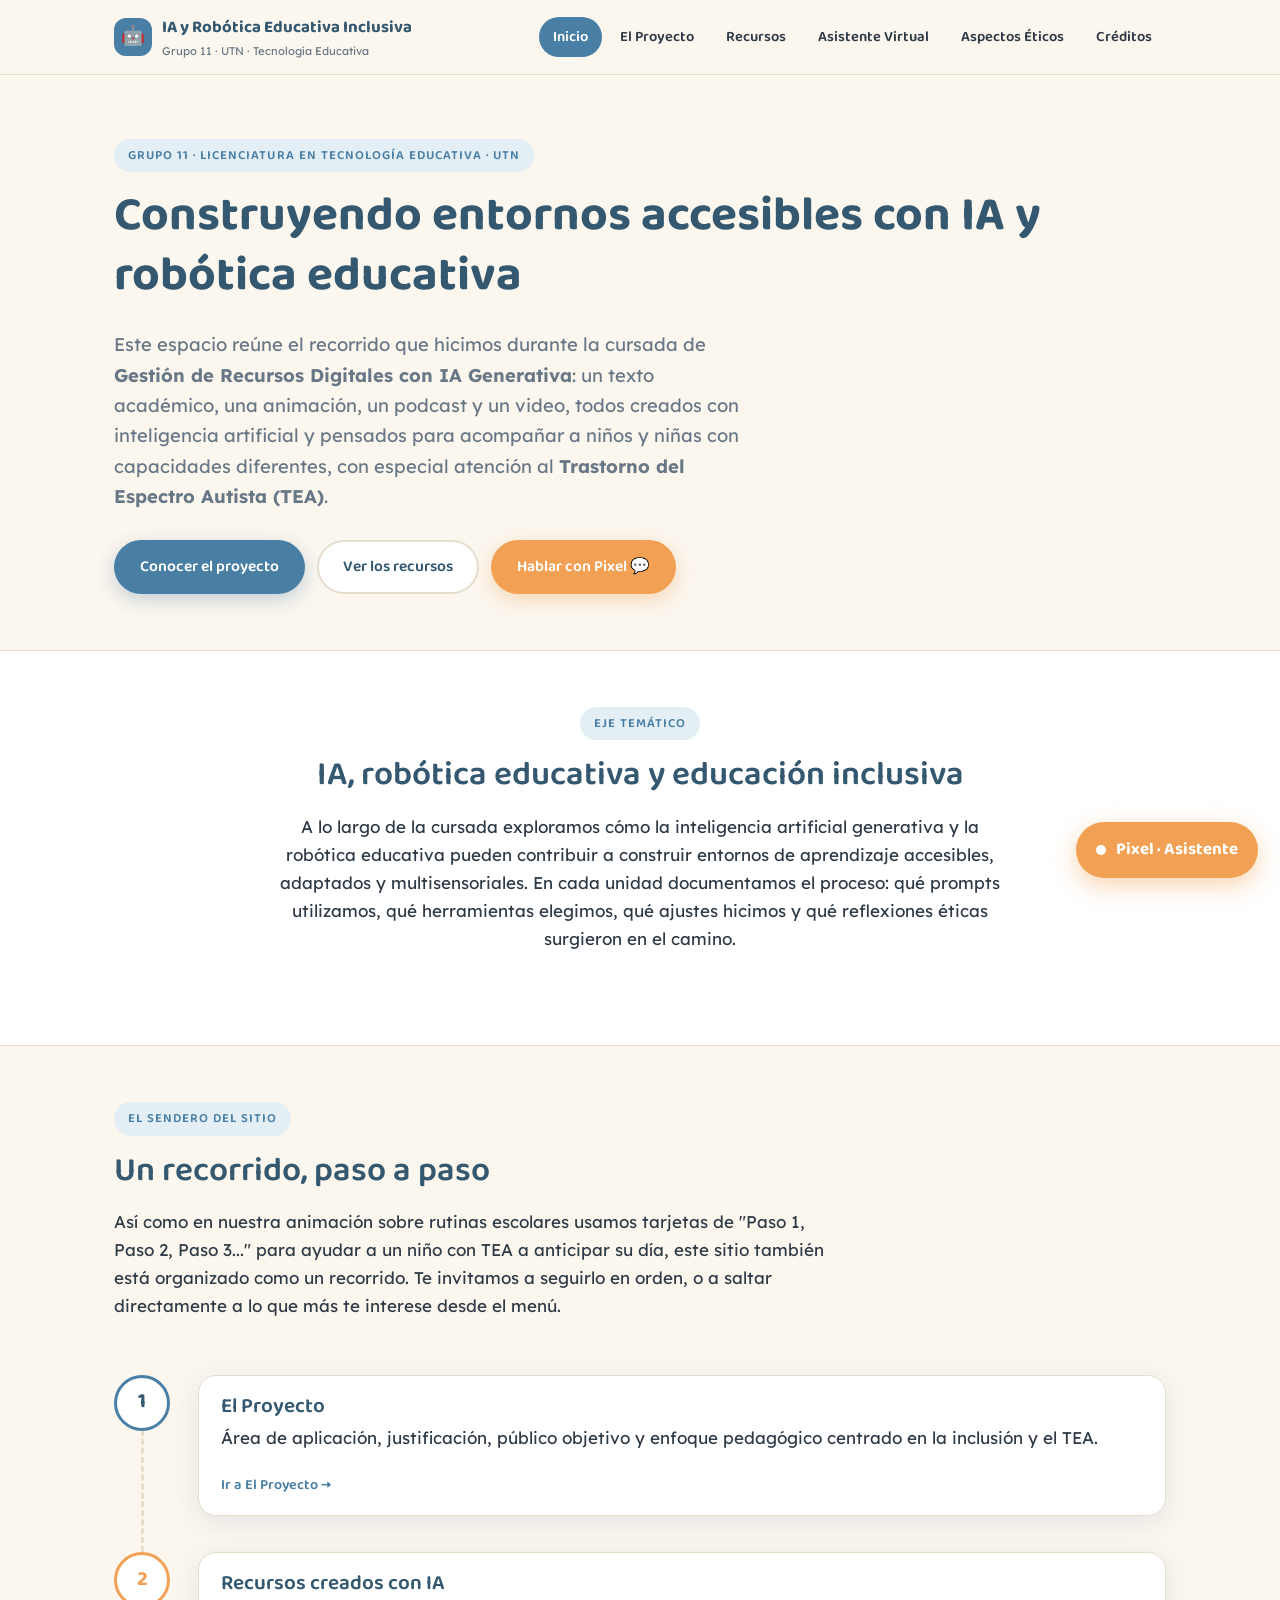
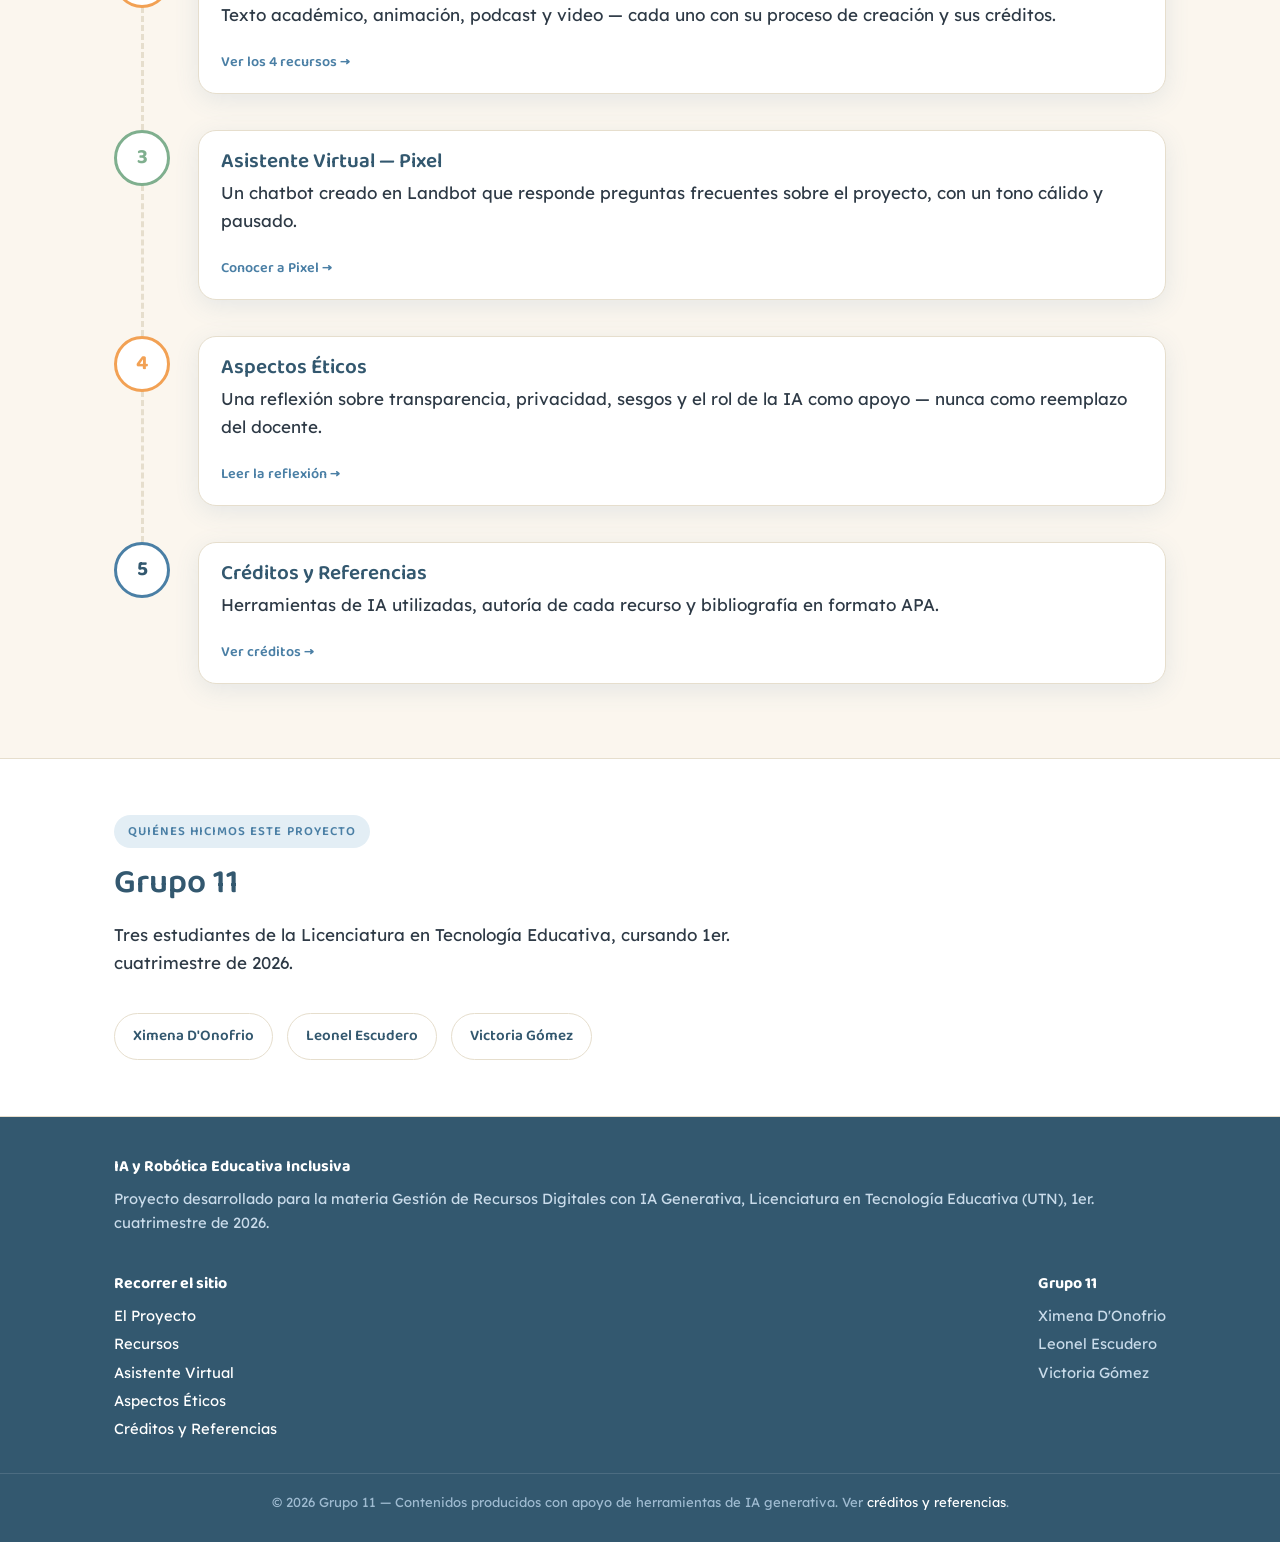
==== index.html @ b20682aa "Add files via upload" ====
<!DOCTYPE html>
<html lang="es">
<head>
  <meta charset="UTF-8">
  <meta name="viewport" content="width=device-width, initial-scale=1.0">
  <title>Inicio · IA y Robótica Educativa Inclusiva</title>
  <meta name="description" content="Proyecto del Grupo 11: IA y robótica educativa para construir entornos accesibles, con foco en inclusión y TEA.">
  <link rel="preconnect" href="https://fonts.googleapis.com">
  <link rel="preconnect" href="https://fonts.gstatic.com" crossorigin>
  <link href="https://fonts.googleapis.com/css2?family=Baloo+2:wght@500;600;700&family=Lexend:wght@300;400;500;600&display=swap" rel="stylesheet">
  <link rel="stylesheet" href="assets/css/style.css">
</head>
<body>
  <header class="site-header">
    <nav class="nav">
      <a href="index.html" class="brand">
        <span class="brand-badge" aria-hidden="true">🤖</span>
        <span>IA y Robótica Educativa Inclusiva
          <small>Grupo 11 · UTN · Tecnología Educativa</small>
        </span>
      </a>
      <button class="nav-toggle" aria-label="Abrir menú de navegación" aria-expanded="false">☰</button>
      <div class="nav-links">
        <a href="index.html" class="active" aria-current="page">Inicio</a>
        <a href="proyecto.html">El Proyecto</a>
        <a href="recursos.html">Recursos</a>
        <a href="asistente.html">Asistente Virtual</a>
        <a href="etica.html">Aspectos Éticos</a>
        <a href="creditos.html">Créditos</a>
      </div>
    </nav>
  </header>

  <main>

    <!-- HERO -->
    <section class="hero">
      <div class="container hero-grid">
        <div>
          <span class="eyebrow">Grupo 11 · Licenciatura en Tecnología Educativa · UTN</span>
          <h1>Construyendo entornos accesibles con IA y robótica educativa</h1>
          <p class="lead">
            Este espacio reúne el recorrido que hicimos durante la cursada de
            <strong>Gestión de Recursos Digitales con IA Generativa</strong>: un texto académico,
            una animación, un podcast y un video, todos creados con inteligencia artificial y
            pensados para acompañar a niños y niñas con capacidades diferentes, con especial
            atención al <strong>Trastorno del Espectro Autista (TEA)</strong>.
          </p>
          <div class="btn-row">
            <a href="proyecto.html" class="btn btn-primary">Conocer el proyecto</a>
            <a href="recursos.html" class="btn btn-ghost">Ver los recursos</a>
            <a href="asistente.html" class="btn btn-sun">Hablar con Pixel 💬</a>
          </div>
        </div>
      </div>
    </section>

    <!-- INTRO -->
    <section class="section section-alt">
      <div class="container">
        <div class="section-head center">
          <span class="eyebrow">Eje temático</span>
          <h2>IA, robótica educativa y educación inclusiva</h2>
          <p>
            A lo largo de la cursada exploramos cómo la inteligencia artificial generativa y la
            robótica educativa pueden contribuir a construir entornos de aprendizaje accesibles,
            adaptados y multisensoriales. En cada unidad documentamos el proceso: qué prompts
            utilizamos, qué herramientas elegimos, qué ajustes hicimos y qué reflexiones éticas
            surgieron en el camino.
          </p>
        </div>
      </div>
    </section>

    <!-- EL SENDERO -->
    <section class="section">
      <div class="container">
        <div class="section-head">
          <span class="eyebrow">El sendero del sitio</span>
          <h2>Un recorrido, paso a paso</h2>
          <p>
            Así como en nuestra animación sobre rutinas escolares usamos tarjetas de
            "Paso 1, Paso 2, Paso 3..." para ayudar a un niño con TEA a anticipar su día, este
            sitio también está organizado como un recorrido. Te invitamos a seguirlo en orden,
            o a saltar directamente a lo que más te interese desde el menú.
          </p>
        </div>

        <div class="sendero">
          <div class="sendero-item">
            <div class="num">1</div>
            <div class="sendero-card">
              <h3>El Proyecto</h3>
              <p>Área de aplicación, justificación, público objetivo y enfoque pedagógico centrado en la inclusión y el TEA.</p>
              <a class="card-link" href="proyecto.html">Ir a El Proyecto →</a>
            </div>
          </div>
          <div class="sendero-item">
            <div class="num">2</div>
            <div class="sendero-card">
              <h3>Recursos creados con IA</h3>
              <p>Texto académico, animación, podcast y video — cada uno con su proceso de creación y sus créditos.</p>
              <a class="card-link" href="recursos.html">Ver los 4 recursos →</a>
            </div>
          </div>
          <div class="sendero-item">
            <div class="num">3</div>
            <div class="sendero-card">
              <h3>Asistente Virtual — Pixel</h3>
              <p>Un chatbot creado en Landbot que responde preguntas frecuentes sobre el proyecto, con un tono cálido y pausado.</p>
              <a class="card-link" href="asistente.html">Conocer a Pixel →</a>
            </div>
          </div>
          <div class="sendero-item">
            <div class="num">4</div>
            <div class="sendero-card">
              <h3>Aspectos Éticos</h3>
              <p>Una reflexión sobre transparencia, privacidad, sesgos y el rol de la IA como apoyo — nunca como reemplazo del docente.</p>
              <a class="card-link" href="etica.html">Leer la reflexión →</a>
            </div>
          </div>
          <div class="sendero-item">
            <div class="num">5</div>
            <div class="sendero-card">
              <h3>Créditos y Referencias</h3>
              <p>Herramientas de IA utilizadas, autoría de cada recurso y bibliografía en formato APA.</p>
              <a class="card-link" href="creditos.html">Ver créditos →</a>
            </div>
          </div>
        </div>
      </div>
    </section>

    <!-- TEAM -->
    <section class="section section-alt">
      <div class="container">
        <div class="section-head">
          <span class="eyebrow">Quiénes hicimos este proyecto</span>
          <h2>Grupo 11</h2>
          <p>Tres estudiantes de la Licenciatura en Tecnología Educativa, cursando 1er. cuatrimestre de 2026.</p>
        </div>
        <div class="team-list">
          <span class="team-pill">Ximena D'Onofrio</span>
          <span class="team-pill">Leonel Escudero</span>
          <span class="team-pill">Victoria Gómez</span>
        </div>
      </div>
    </section>

  </main>

  <footer class="site-footer">
    <div class="container">
      <div class="footer-col">
        <h4>IA y Robótica Educativa Inclusiva</h4>
        <p>Proyecto desarrollado para la materia Gestión de Recursos Digitales con IA Generativa, Licenciatura en Tecnología Educativa (UTN), 1er. cuatrimestre de 2026.</p>
      </div>
      <div class="footer-col">
        <h4>Recorrer el sitio</h4>
        <ul>
          <li><a href="proyecto.html">El Proyecto</a></li>
          <li><a href="recursos.html">Recursos</a></li>
          <li><a href="asistente.html">Asistente Virtual</a></li>
          <li><a href="etica.html">Aspectos Éticos</a></li>
          <li><a href="creditos.html">Créditos y Referencias</a></li>
        </ul>
      </div>
      <div class="footer-col">
        <h4>Grupo 11</h4>
        <ul>
          <li>Ximena D'Onofrio</li>
          <li>Leonel Escudero</li>
          <li>Victoria Gómez</li>
        </ul>
      </div>
    </div>
    <div class="footer-bottom">
      © 2026 Grupo 11 — Contenidos producidos con apoyo de herramientas de IA generativa. Ver <a href="creditos.html">créditos y referencias</a>.
    </div>
  </footer>

  <a href="asistente.html" class="pixel-fab" aria-label="Abrir el asistente virtual Pixel">
    <span class="dot" aria-hidden="true"></span> Pixel · Asistente
  </a>

  <script src="assets/js/main.js"></script>

</body>
</html>
---- assets/css/style.css ----
/* =========================================================
   IA y Robótica Educativa Inclusiva — Grupo 11
   Sistema visual: "El Sendero" — un recorrido de pasos,
   inspirado en las tarjetas de rutina visual (Paso 1, 2, 3...)
   creadas por el grupo para niños con TEA.
   ========================================================= */

:root {
  /* Paleta */
  --cream:      #FBF6EE;
  --paper:      #FFFFFF;
  --sky:        #EAF2F8;
  --line:       #E6DECD;

  --ink:        #2E3A46;
  --ink-soft:   #687786;

  --blue:       #4A7FA5;
  --blue-dark:  #33586F;
  --blue-tint:  #E3EEF5;

  --sun:        #F2A154;
  --sun-tint:   #FCEBD8;

  --leaf:       #7FAF8E;
  --leaf-tint:  #E6F0E8;

  --coral:      #E08585;
  --coral-tint: #FBE7E7;

  /* Tipografía */
  --font-display: "Baloo 2", "Segoe UI Rounded", sans-serif;
  --font-body: "Lexend", "Segoe UI", Arial, sans-serif;

  /* Layout */
  --radius: 18px;
  --radius-sm: 10px;
  --shadow: 0 6px 24px rgba(74, 127, 165, 0.12);
  --container: 1100px;
}

* { box-sizing: border-box; }

html { scroll-behavior: smooth; }

@media (prefers-reduced-motion: reduce) {
  html { scroll-behavior: auto; }
  * { animation-duration: 0.01ms !important; transition-duration: 0.01ms !important; }
}

body {
  margin: 0;
  font-family: var(--font-body);
  color: var(--ink);
  background: var(--cream);
  line-height: 1.65;
  font-size: 17px;
}

h1, h2, h3, h4 {
  font-family: var(--font-display);
  color: var(--blue-dark);
  line-height: 1.25;
  margin: 0 0 0.5em;
}

h1 { font-size: clamp(2rem, 4vw, 3rem); font-weight: 700; }
h2 { font-size: clamp(1.5rem, 3vw, 2.1rem); font-weight: 600; }
h3 { font-size: 1.3rem; font-weight: 600; }

p { margin: 0 0 1em; }

a { color: var(--blue); text-decoration: none; }
a:hover { text-decoration: underline; }

img { max-width: 100%; display: block; border-radius: var(--radius-sm); }

:focus-visible {
  outline: 3px solid var(--sun);
  outline-offset: 2px;
  border-radius: 4px;
}

.container {
  max-width: var(--container);
  margin: 0 auto;
  padding: 0 24px;
}

.eyebrow {
  display: inline-block;
  font-family: var(--font-display);
  font-weight: 600;
  font-size: 0.8rem;
  letter-spacing: 0.08em;
  text-transform: uppercase;
  color: var(--blue);
  background: var(--blue-tint);
  padding: 6px 14px;
  border-radius: 999px;
  margin-bottom: 14px;
}

/* =================== HEADER / NAV =================== */
.site-header {
  position: sticky;
  top: 0;
  z-index: 100;
  background: rgba(251, 246, 238, 0.92);
  backdrop-filter: blur(6px);
  border-bottom: 1px solid var(--line);
}

.nav {
  display: flex;
  align-items: center;
  justify-content: space-between;
  padding: 14px 24px;
  max-width: var(--container);
  margin: 0 auto;
  gap: 16px;
}

.brand {
  display: flex;
  align-items: center;
  gap: 10px;
  font-family: var(--font-display);
  font-weight: 700;
  color: var(--blue-dark);
  font-size: 1.05rem;
  white-space: nowrap;
}

.brand-badge {
  width: 38px; height: 38px;
  border-radius: 12px;
  background: var(--blue);
  color: #fff;
  display: flex; align-items: center; justify-content: center;
  font-size: 1.2rem;
  flex-shrink: 0;
}

.brand small {
  display: block;
  font-family: var(--font-body);
  font-weight: 400;
  font-size: 0.7rem;
  color: var(--ink-soft);
}

.nav-links {
  display: flex;
  gap: 4px;
  flex-wrap: wrap;
  align-items: center;
}

.nav-links a {
  font-family: var(--font-display);
  font-weight: 600;
  font-size: 0.92rem;
  color: var(--ink);
  padding: 8px 14px;
  border-radius: 999px;
  text-decoration: none;
  transition: background 0.15s, color 0.15s;
}

.nav-links a:hover { background: var(--blue-tint); color: var(--blue-dark); }
.nav-links a.active { background: var(--blue); color: #fff; }

.nav-toggle {
  display: none;
  background: var(--blue-tint);
  border: none;
  border-radius: var(--radius-sm);
  padding: 8px 12px;
  font-size: 1.3rem;
  cursor: pointer;
  color: var(--blue-dark);
}

@media (max-width: 820px) {
  .nav-toggle { display: inline-flex; }
  .nav-links {
    display: none;
    flex-direction: column;
    width: 100%;
    align-items: stretch;
    padding-top: 8px;
  }
  .nav-links.open { display: flex; }
  .nav-links a { padding: 12px 16px; }
  .nav { flex-wrap: wrap; }
}

/* =================== HERO =================== */
.hero {
  position: relative;
  overflow: hidden;
  padding: 64px 0 56px;
}

.hero-shape {
  position: absolute;
  inset: 0;
  z-index: 0;
  pointer-events: none;
}

.hero .container { position: relative; z-index: 1; }

.hero-grid {
  display: grid;
  gap: 40px;
  align-items: center;
}

@media (min-width: 860px) {
  .hero-grid.with-art { grid-template-columns: 1.2fr 1fr; }
}

.hero p.lead {
  font-size: 1.15rem;
  color: var(--ink-soft);
  max-width: 640px;
}

.btn {
  display: inline-flex;
  align-items: center;
  gap: 8px;
  font-family: var(--font-display);
  font-weight: 600;
  font-size: 0.98rem;
  padding: 12px 24px;
  border-radius: 999px;
  border: 2px solid transparent;
  cursor: pointer;
  text-decoration: none;
  transition: transform 0.15s, box-shadow 0.15s;
}

.btn:hover { transform: translateY(-2px); text-decoration: none; }

.btn-primary { background: var(--blue); color: #fff; box-shadow: 0 6px 18px rgba(74,127,165,0.3); }
.btn-primary:hover { box-shadow: 0 10px 22px rgba(74,127,165,0.38); }

.btn-sun { background: var(--sun); color: #fff; box-shadow: 0 6px 18px rgba(242,161,84,0.35); }

.btn-ghost { background: var(--paper); color: var(--blue-dark); border-color: var(--line); }

.btn-row { display: flex; gap: 12px; flex-wrap: wrap; margin-top: 28px; }

/* =================== SECTIONS =================== */
.section { padding: 56px 0; }
.section-tight { padding: 36px 0; }

.section-alt { background: var(--paper); border-top: 1px solid var(--line); border-bottom: 1px solid var(--line); }

.section-head { max-width: 720px; margin-bottom: 36px; }
.section-head.center { margin-left: auto; margin-right: auto; text-align: center; }

/* =================== CARDS =================== */
.card {
  background: var(--paper);
  border: 1px solid var(--line);
  border-radius: var(--radius);
  padding: 28px;
  box-shadow: var(--shadow);
}

.card-flat {
  background: var(--sky);
  border-radius: var(--radius);
  padding: 24px;
}

.grid { display: grid; gap: 24px; }
.grid-2 { grid-template-columns: repeat(auto-fit, minmax(280px, 1fr)); }
.grid-3 { grid-template-columns: repeat(auto-fit, minmax(240px, 1fr)); }
.grid-4 { grid-template-columns: repeat(auto-fit, minmax(220px, 1fr)); }

/* =================== EL SENDERO (signature) =================== */
.sendero {
  position: relative;
  display: flex;
  flex-direction: column;
  gap: 0;
  counter-reset: paso;
}

.sendero-item {
  position: relative;
  display: grid;
  grid-template-columns: 64px 1fr;
  gap: 20px;
  padding: 18px 0;
}

.sendero-item .num {
  width: 56px; height: 56px;
  border-radius: 50%;
  background: var(--paper);
  border: 3px solid var(--blue);
  color: var(--blue-dark);
  font-family: var(--font-display);
  font-weight: 700;
  font-size: 1.3rem;
  display: flex; align-items: center; justify-content: center;
  position: relative; z-index: 1;
}

.sendero-item:nth-child(even) .num { border-color: var(--sun); color: var(--sun); }
.sendero-item:nth-child(3n) .num { border-color: var(--leaf); color: var(--leaf); }

.sendero-item:not(:last-child)::before {
  content: "";
  position: absolute;
  left: 27px;
  top: 64px;
  bottom: -18px;
  border-left: 3px dashed var(--line);
}

.sendero-card {
  background: var(--paper);
  border: 1px solid var(--line);
  border-radius: var(--radius);
  padding: 18px 22px;
  box-shadow: var(--shadow);
}

.sendero-card h3 { margin-bottom: 4px; }
.sendero-card a.card-link {
  font-family: var(--font-display);
  font-weight: 600;
  font-size: 0.9rem;
}

/* =================== RESOURCE CARDS =================== */
.resource-card {
  display: flex;
  flex-direction: column;
  gap: 12px;
  text-decoration: none;
  color: var(--ink);
}

.resource-icon {
  width: 52px; height: 52px;
  border-radius: 14px;
  display: flex; align-items: center; justify-content: center;
  font-size: 1.6rem;
  margin-bottom: 4px;
}

.icon-text   { background: var(--blue-tint); color: var(--blue-dark); }
.icon-anim   { background: var(--sun-tint);  color: var(--sun); }
.icon-audio  { background: var(--leaf-tint); color: var(--leaf); }
.icon-video  { background: var(--coral-tint); color: var(--coral); }
.icon-chat   { background: var(--sun-tint); color: var(--sun); }
.icon-ethic  { background: var(--leaf-tint); color: var(--leaf); }

.resource-card .tag {
  font-family: var(--font-display);
  font-weight: 600;
  font-size: 0.75rem;
  letter-spacing: 0.04em;
  text-transform: uppercase;
  color: var(--ink-soft);
}

.resource-card h3 { margin-bottom: 4px; color: var(--blue-dark); }

/* =================== MEDIA EMBED =================== */
.media-frame {
  position: relative;
  border-radius: var(--radius);
  overflow: hidden;
  box-shadow: var(--shadow);
  background: var(--ink);
}

.media-frame.ratio-16-9 { aspect-ratio: 16 / 9; }
.media-frame iframe { width: 100%; height: 100%; border: 0; display: block; }

/* =================== CREDIT BOX =================== */
.credit-box {
  background: var(--sky);
  border-radius: var(--radius);
  padding: 22px 26px;
  margin: 24px 0;
}

.credit-box h3 { margin-bottom: 10px; color: var(--blue-dark); }
.credit-box ul { margin: 0; padding-left: 1.2em; }
.credit-box li { margin-bottom: 6px; }

.prompt-box {
  background: var(--ink);
  color: #F4F1E8;
  border-radius: var(--radius-sm);
  padding: 16px 20px;
  font-family: "Courier New", monospace;
  font-size: 0.92rem;
  margin: 16px 0;
  white-space: pre-wrap;
}

/* =================== TIMELINE (texto académico, etc) =================== */
.toc-list { padding-left: 1.2em; }
.toc-list li { margin-bottom: 6px; }

/* =================== TABLE =================== */
table.styled {
  width: 100%;
  border-collapse: collapse;
  margin: 16px 0;
  background: var(--paper);
  border-radius: var(--radius-sm);
  overflow: hidden;
}
table.styled th, table.styled td {
  padding: 10px 14px;
  border: 1px solid var(--line);
  text-align: left;
  font-size: 0.95rem;
}
table.styled th {
  background: var(--blue-tint);
  color: var(--blue-dark);
  font-family: var(--font-display);
}

/* =================== ETHICS GRID =================== */
.ethic-card {
  border-radius: var(--radius);
  padding: 22px;
  background: var(--leaf-tint);
  border: 1px solid var(--line);
}
.ethic-card h3 { color: var(--blue-dark); }
.ethic-card .emoji { font-size: 1.6rem; margin-bottom: 8px; display: block; }

/* =================== TEAM =================== */
.team-list { display: flex; gap: 14px; flex-wrap: wrap; }
.team-pill {
  background: var(--paper);
  border: 1px solid var(--line);
  border-radius: 999px;
  padding: 10px 18px;
  font-family: var(--font-display);
  font-weight: 600;
  color: var(--blue-dark);
  font-size: 0.95rem;
}

/* =================== FOOTER =================== */
.site-footer {
  background: var(--blue-dark);
  color: #EAF2F8;
  padding: 40px 0 28px;
}
.site-footer a { color: #fff; }
.site-footer .container {
  display: flex;
  flex-wrap: wrap;
  justify-content: space-between;
  gap: 24px;
}
.footer-col h4 { color: #fff; font-size: 1rem; margin-bottom: 10px; }
.footer-col p, .footer-col li { color: #C9DBEA; font-size: 0.92rem; }
.footer-col ul { list-style: none; padding: 0; margin: 0; }
.footer-col li { margin-bottom: 4px; }
.footer-bottom {
  text-align: center;
  font-size: 0.82rem;
  color: #9FBBD1;
  margin-top: 28px;
  padding-top: 18px;
  border-top: 1px solid rgba(255,255,255,0.12);
}

/* =================== CHATBOT FLOATING BUTTON =================== */
.pixel-fab {
  position: fixed;
  bottom: 22px;
  right: 22px;
  z-index: 200;
  display: flex;
  align-items: center;
  gap: 10px;
  background: var(--sun);
  color: #fff;
  font-family: var(--font-display);
  font-weight: 700;
  padding: 14px 20px;
  border-radius: 999px;
  box-shadow: 0 8px 24px rgba(242,161,84,0.45);
  text-decoration: none;
  transition: transform 0.15s;
}
.pixel-fab:hover { transform: translateY(-3px) scale(1.03); text-decoration: none; }
.pixel-fab .dot {
  width: 10px; height: 10px; border-radius: 50%;
  background: #fff;
  box-shadow: 0 0 0 0 rgba(255,255,255,0.6);
  animation: pulse 2s infinite;
}
@keyframes pulse {
  0% { box-shadow: 0 0 0 0 rgba(255,255,255,0.6); }
  70% { box-shadow: 0 0 0 8px rgba(255,255,255,0); }
  100% { box-shadow: 0 0 0 0 rgba(255,255,255,0); }
}

/* =================== UTILITIES =================== */
.text-center { text-align: center; }
.mt-0 { margin-top: 0; }
.small { font-size: 0.88rem; color: var(--ink-soft); }
.divider { height: 1px; background: var(--line); margin: 32px 0; border: none; }

.faq-item { border-bottom: 1px solid var(--line); padding: 16px 0; }
.faq-item h3 { margin-bottom: 6px; font-size: 1.05rem; }
.faq-item p { margin: 0; color: var(--ink-soft); }
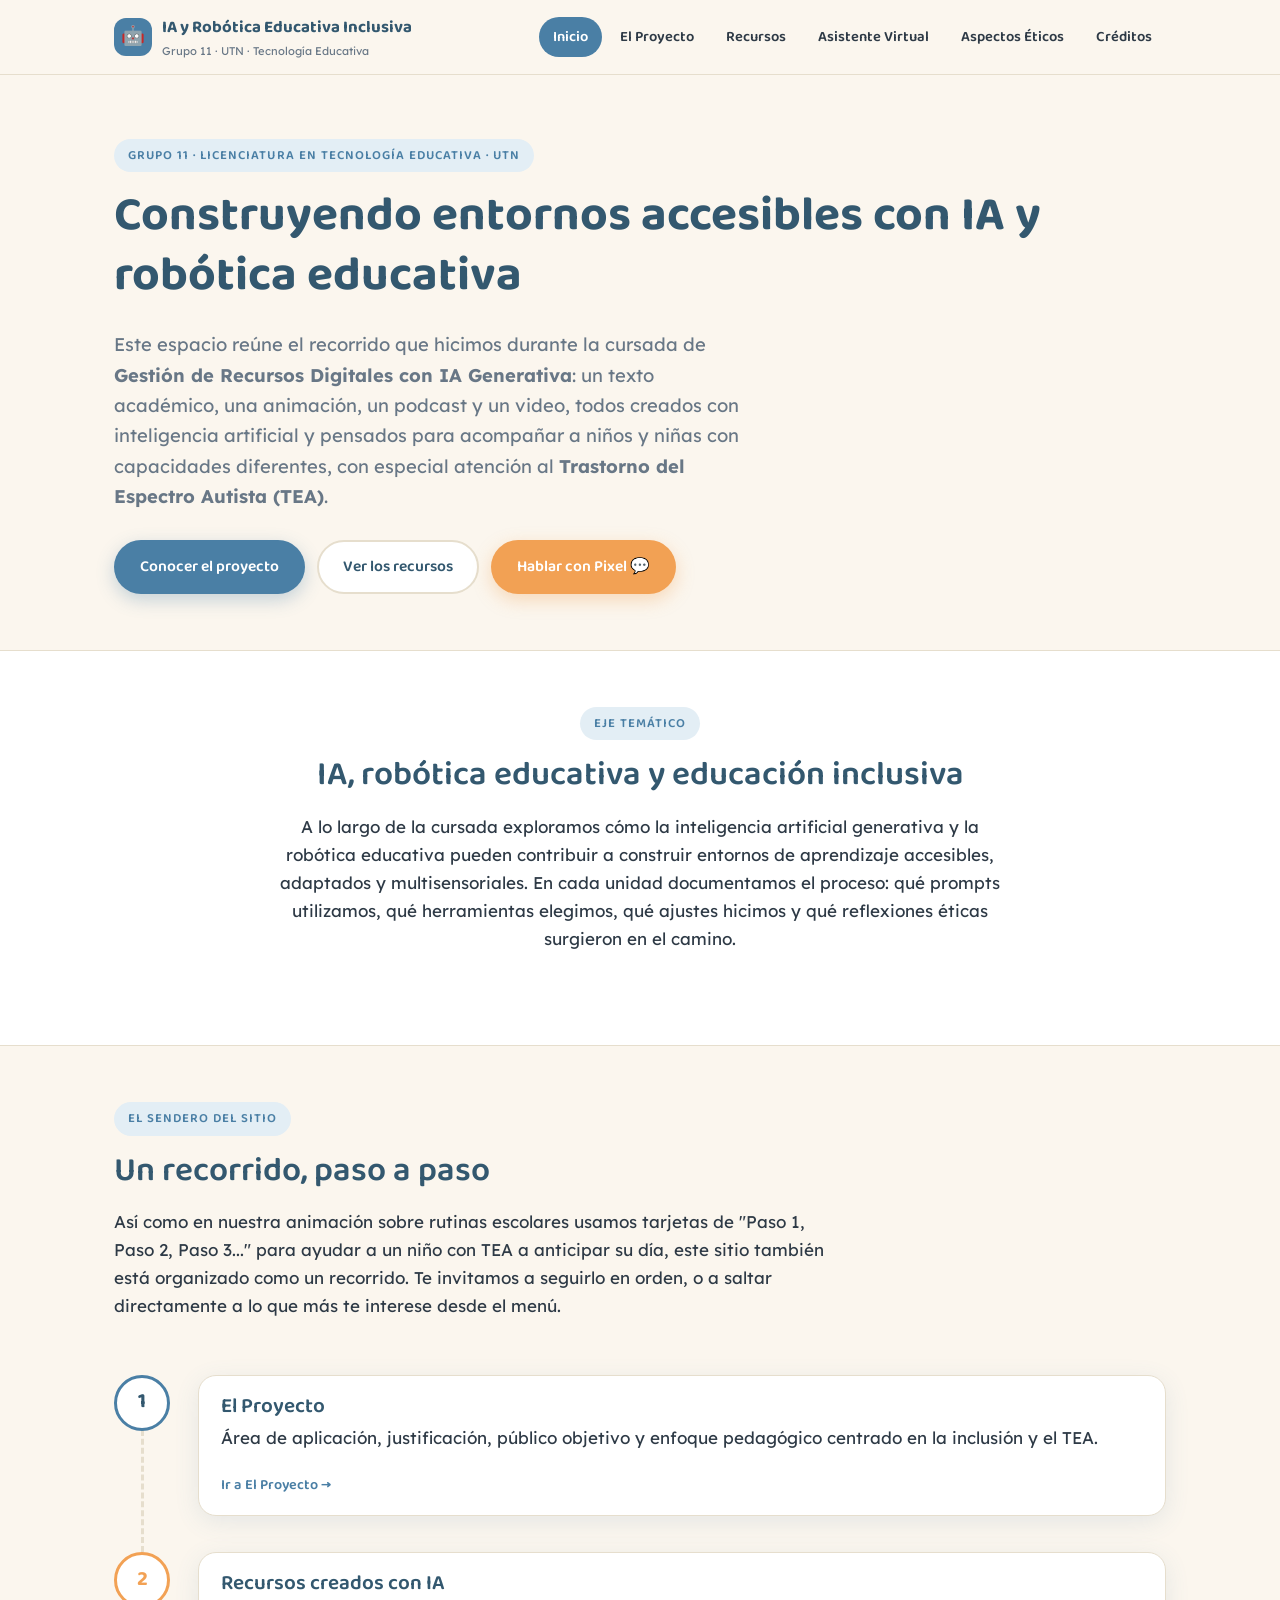
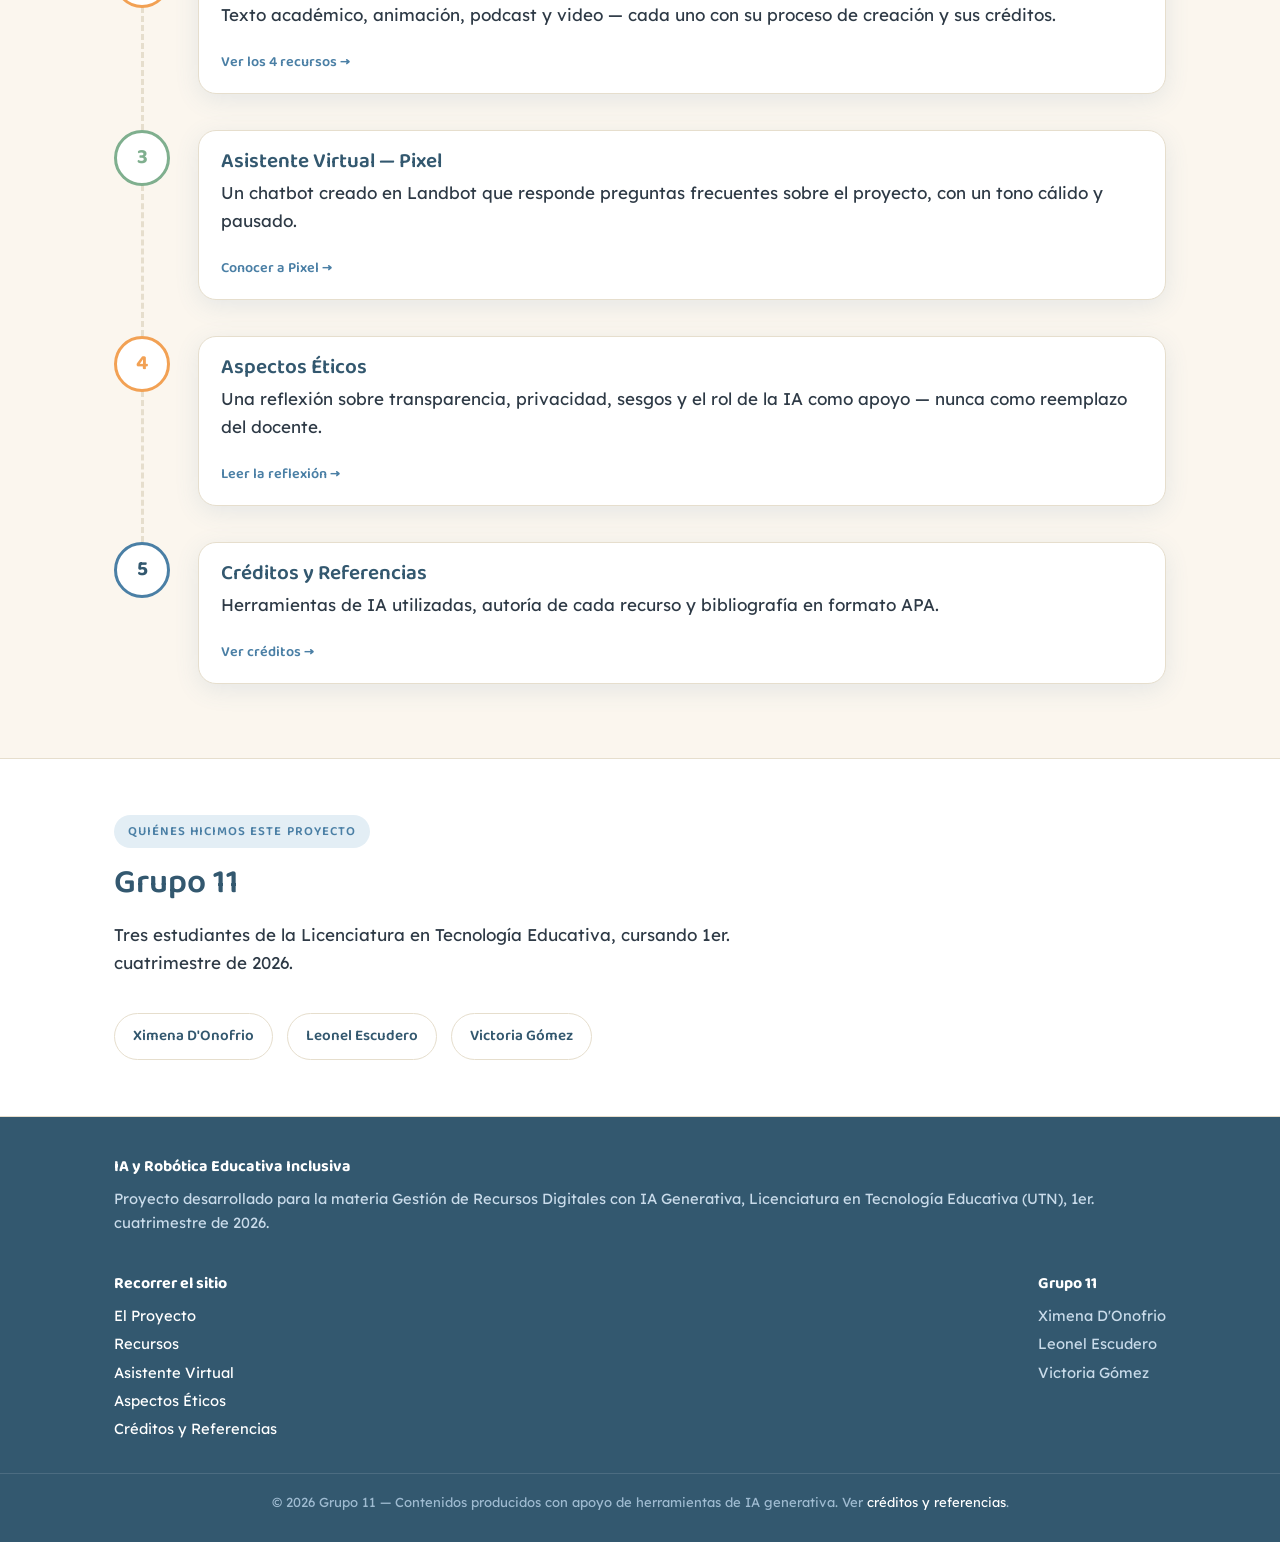
==== commit d0ffaf92: "Add files via upload" ====
--- a/index.html
+++ b/index.html
@@ -179,9 +179,23 @@
     </div>
   </footer>
 
-  <a href="asistente.html" class="pixel-fab" aria-label="Abrir el asistente virtual Pixel">
-    <span class="dot" aria-hidden="true"></span> Pixel · Asistente
-  </a>
+  <!-- LANDBOT EMBED — Pixel, asistente virtual -->
+  <script>
+    window.addEventListener("mouseover", function initLandbot() {
+      window.removeEventListener("mouseover", initLandbot, { once: true });
+      var s = document.createElement("script");
+      s.type = "text/javascript";
+      s.async = true;
+      s.addEventListener("load", function() {
+        var myLandbot = new Landbot.Popup({
+          configUrl: "https://storage.googleapis.com/landbot.online/v3/H-3460765-9A3RFW6H8RPKYJ37/index.json",
+        });
+      });
+      s.src = "https://cdn.landbot.io/landbot-3/landbot-3.0.0.js";
+      var x = document.getElementsByTagName("script")[0];
+      x.parentNode.insertBefore(s, x);
+    }, { once: true });
+  </script>
 
   <script src="assets/js/main.js"></script>
 
